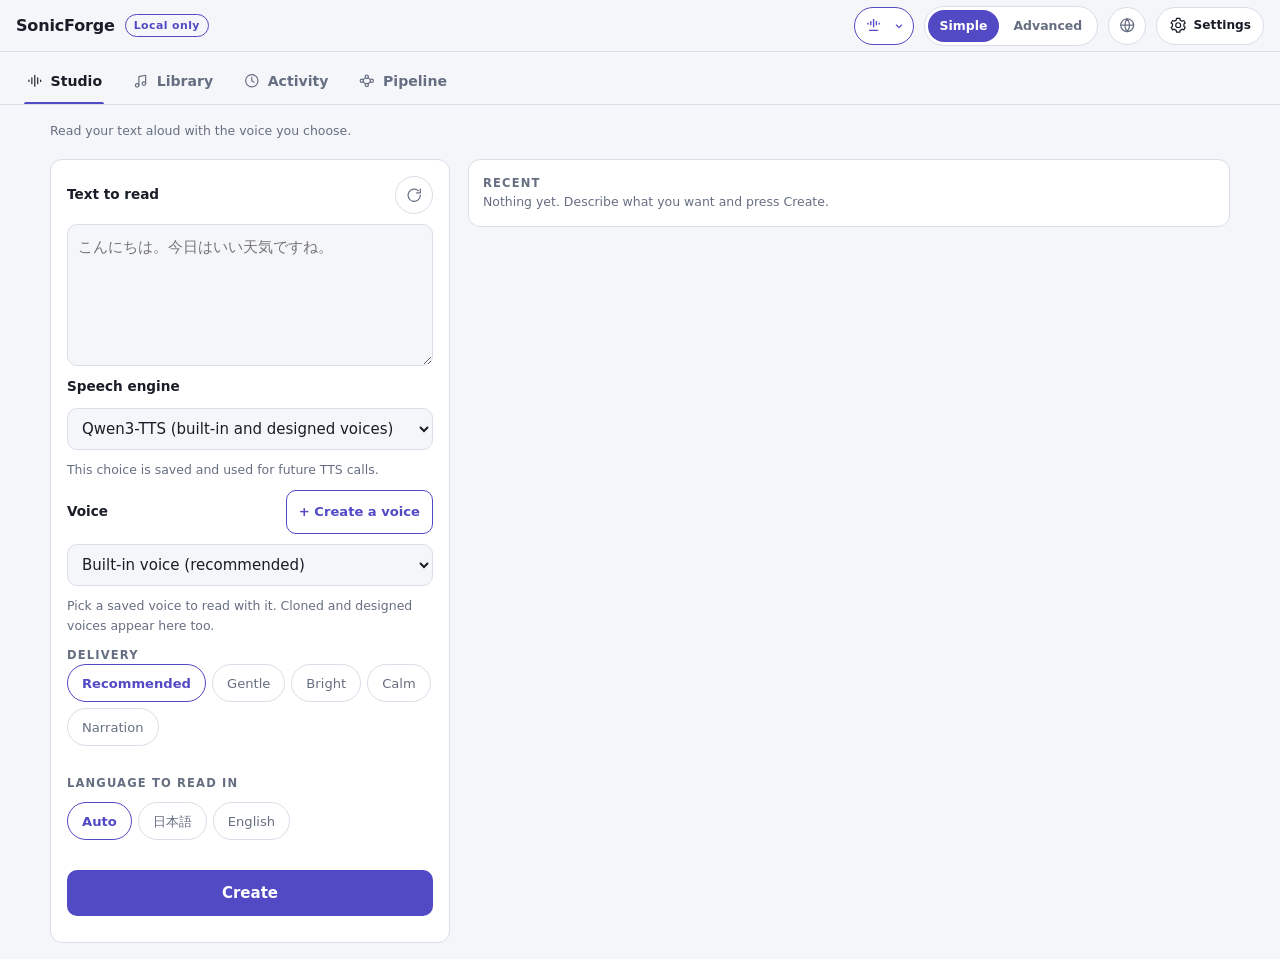
==== frontend/index.html @ 2771c5eb "feat: add persistent GPT sample voices" ====
<!doctype html>
<html lang="ja" data-bridge="waiting">
  <head>
    <meta charset="utf-8">
    <!-- SONIC_FORGE_BASE -->
    <meta name="viewport" content="width=device-width,initial-scale=1,viewport-fit=cover">
    <meta name="color-scheme" content="light dark">
    <title>SonicForge</title>
    <link rel="stylesheet" href="styles.css">
  </head>
  <body>
    <div id="app" data-mode="simple" data-view="studio" data-start-view="studio" data-task="speech" aria-busy="true">

      <div id="skeleton" aria-hidden="true">
        <div class="sk sk-title"></div>
        <div class="sk sk-block"></div>
        <div class="sk sk-block"></div>
      </div>

      <header id="shell-header">
        <h1>SonicForge</h1>
        <span class="pill" id="service-pill" data-i18n-title="localOnlyHint">ローカルのみ</span>
        <span class="grow"></span>
        <!-- 何を作るかの切り替え。段を 1 つ使う帯ではなく、作る対象の数が変わっても
             幅の変わらない 1 つのつまみにして、表示モードの左に置く。 -->
        <label class="function-switch" id="task-switch" data-i18n-label="whatToMake" aria-label="作るもの">
          <select id="task-select"></select>
          <svg class="function-switch-icon" id="task-icon" viewBox="0 0 24 24" aria-hidden="true" focusable="false"></svg>
          <svg class="function-switch-caret" viewBox="0 0 24 24" aria-hidden="true" focusable="false">
            <path d="m8 10.5 4 4 4-4"/>
          </svg>
        </label>
        <div class="modeswitch" role="group" data-i18n-label="displayMode" aria-label="表示モード">
          <button type="button" id="mode-simple" aria-pressed="true" data-i18n="modeSimple">シンプル</button>
          <button type="button" id="mode-advanced" aria-pressed="false" data-i18n="modeAdvanced">詳細</button>
        </div>
        <button type="button" id="locale-toggle" class="icon" aria-label="日本語 / English" title="日本語 / English">
          <svg viewBox="0 0 24 24" aria-hidden="true" focusable="false">
            <circle cx="12" cy="12" r="8.4"/>
            <path d="M3.6 12h16.8M12 3.6a13 13 0 0 1 0 16.8M12 3.6a13 13 0 0 0 0 16.8"/>
          </svg>
        </button>
        <button type="button" id="nav-settings" class="icon settings-entry" data-view="settings"
                data-i18n-label="settingsTitle" aria-label="ランタイムとボイスの設定">
          <svg viewBox="0 0 24 24" aria-hidden="true" focusable="false">
            <circle cx="12" cy="12" r="3.2"/>
            <path d="M19.4 13.5a7.6 7.6 0 0 0 0-3l1.8-1.4-1.9-3.2-2.2.9a7.6 7.6 0 0 0-2.6-1.5L14.2 3H9.8l-.3 2.3a7.6 7.6 0 0 0-2.6 1.5l-2.2-.9L2.8 9.1l1.8 1.4a7.6 7.6 0 0 0 0 3l-1.8 1.4 1.9 3.2 2.2-.9a7.6 7.6 0 0 0 2.6 1.5l.3 2.3h4.4l.3-2.3a7.6 7.6 0 0 0 2.6-1.5l2.2.9 1.9-3.2z"/>
          </svg>
          <span class="settings-label" data-i18n="settings">設定</span>
        </button>
      </header>

      <nav id="shell-nav" aria-label="SonicForge">
        <button type="button" id="nav-studio" data-view="studio" aria-current="page">
          <svg viewBox="0 0 24 24" aria-hidden="true" focusable="false">
            <path d="M4 11v2M8 8v8M12 4.6v14.8M16 8v8M20 11v2"/>
          </svg>
          <span data-i18n="studio">スタジオ</span>
        </button>
        <button type="button" id="nav-library" data-view="library">
          <svg viewBox="0 0 24 24" aria-hidden="true" focusable="false">
            <path d="M9.4 18.2V6.4l9.2-2v11.4"/>
            <circle cx="7" cy="18.2" r="2.4"/>
            <circle cx="16.2" cy="15.8" r="2.4"/>
          </svg>
          <span data-i18n="library">ライブラリ</span>
        </button>
        <button type="button" id="nav-activity" data-view="activity">
          <svg viewBox="0 0 24 24" aria-hidden="true" focusable="false">
            <circle cx="12" cy="12" r="8.4"/>
            <path d="M12 7.2V12l3.1 1.9"/>
          </svg>
          <span data-i18n="activity">状況</span>
          <span class="badge" id="activity-badge" hidden>0</span>
        </button>
        <button type="button" id="nav-pipeline" data-view="pipeline">
          <svg viewBox="0 0 24 24" aria-hidden="true" focusable="false">
            <circle cx="5.2" cy="12" r="2.2"/>
            <circle cx="12" cy="6.4" r="2.2"/>
            <circle cx="12" cy="17.6" r="2.2"/>
            <circle cx="18.8" cy="12" r="2.2"/>
            <path d="M7 10.8 10.2 7.6M7 13.2l3.2 3.2M13.8 7.6 17 10.8M13.8 16.4 17 13.2"/>
          </svg>
          <span data-i18n="pipeline">パイプライン</span>
        </button>
      </nav>

      <main>
        <!-- ── スタジオ ─────────────────────────────────────────── -->
        <section id="view-studio" class="view" data-view="studio">
          <div id="studio-task-picker">
            <p id="task-summary" class="hint"></p>
          </div>

          <!-- 検証は submit 側で行う。ブラウザ既定の吹き出しは文言を持てず、
               モバイルで見落としやすいので novalidate にする。 -->
          <form id="studio-form" class="panel" novalidate>
            <div id="capability-gate" class="gate" hidden>
              <b id="capability-gate-title"></b>
              <p class="hint" id="capability-gate-reason"></p>
              <button type="button" id="capability-gate-action" class="cta-secondary" data-i18n="openSetup">セットアップを開く</button>
            </div>

            <!-- 音声 -->
            <div data-task-fields="speech" class="panel-fields">
              <div class="field-head">
                <label class="field-label" for="speech-text" data-i18n="speechTextLabel">読み上げるテキスト</label>
                <button type="button" id="studio-reset" class="icon" data-i18n-label="resetForm" aria-label="入力と設定を初期に戻す">
                  <svg viewBox="0 0 24 24" aria-hidden="true" focusable="false">
                    <path d="M20 12a8 8 0 1 1-2.6-5.9"/><path d="M20 4.2V9h-4.8"/>
                  </svg>
                </button>
              </div>
              <textarea id="speech-text" maxlength="8000" rows="5" placeholder="こんにちは。今日はいい天気ですね。"></textarea>
              <label class="field-label" for="speech-engine" data-i18n="ttsEngine">音声エンジン</label>
              <select id="speech-engine"></select>
              <p id="speech-engine-note" class="hint"></p>
              <div class="field-head">
                <span id="speech-voice-label" class="field-label" data-i18n="voice">ボイス</span>
                <button type="button" id="speech-voice-add" class="cta-secondary" data-i18n="voiceAdd">＋ ボイスを作る</button>
              </div>
              <select id="speech-voice"></select>
              <p id="speech-voice-note" class="hint"></p>
              <div id="speech-style-fields">
                <p class="section-label" data-i18n="speechStyle">話し方</p>
                <div id="speech-style-chips" class="chips" role="radiogroup" data-i18n-label="speechStyle" aria-label="話し方"></div>
              </div>
              <p class="section-label" data-i18n="speechLanguageLabel">読み上げる言語</p>
              <div id="speech-language-chips" class="chips" role="radiogroup" data-i18n-label="contentLanguage" aria-label="読み上げる言語"></div>
            </div>

            <!-- 文字起こし -->
            <div data-task-fields="transcribe" class="panel-fields" hidden>
              <p class="field-label" data-i18n="audioSource">元の音声</p>
              <div id="transcribe-audio" class="audio-input"></div>
              <p class="section-label" data-i18n="transcribeLanguageLabel">話されている言語</p>
              <div id="transcribe-language-chips" class="chips" role="radiogroup" data-i18n-label="contentLanguage" aria-label="話されている言語"></div>
            </div>

            <!-- 効果音 -->
            <div data-task-fields="sfx" class="panel-fields" hidden>
              <label class="field-label" for="sfx-prompt" data-i18n="sfxPromptLabel">どんな音ですか？</label>
              <textarea id="sfx-prompt" maxlength="2000" rows="4" placeholder="金属の扉が重く閉まり、遠くで反響する"></textarea>
              <p id="sfx-prompt-preview" class="hint" role="status"></p>
              <p class="section-label" data-i18n="sfxKind">音の種類</p>
              <div id="sfx-kind-chips" class="chips" role="radiogroup" data-i18n-label="sfxKind" aria-label="音の種類"></div>
              <p class="section-label" data-i18n="length">長さ</p>
              <div id="sfx-length-chips" class="chips" role="radiogroup" data-i18n-label="length" aria-label="長さ"></div>
            </div>

            <!-- 音楽 -->
            <div data-task-fields="music" class="panel-fields" hidden>
              <label class="field-label" for="music-prompt" data-i18n="musicPromptLabel">どんな曲ですか？</label>
              <textarea id="music-prompt" maxlength="2000" rows="4" placeholder="夜の街を歩くような、落ち着いたシンセのBGM"></textarea>
              <p id="music-prompt-preview" class="hint" role="status"></p>
              <p class="section-label" data-i18n="musicMood">雰囲気</p>
              <div id="music-mood-chips" class="chips" role="radiogroup" data-i18n-label="musicMood" aria-label="雰囲気"></div>
              <p class="section-label" data-i18n="length">長さ</p>
              <div id="music-length-chips" class="chips" role="radiogroup" data-i18n-label="length" aria-label="長さ"></div>
              <label class="check"><input id="music-instrumental" type="checkbox" checked> <span data-i18n="instrumental">歌なし（BGM）</span></label>
            </div>

            <div data-adv-slot="task"></div>
            <div data-adv-slot="common"></div>

            <p id="studio-error" class="error" role="alert" hidden></p>
            <button class="primary" type="submit" id="studio-submit" data-i18n="create">作る</button>
            <p id="studio-status" role="status" class="hint"></p>
          </form>

          <div id="stage">
            <div id="stage-progress" hidden>
              <p class="stage-phase" id="progress-phase"></p>
              <div class="track"><i id="progress-bar"></i></div>
              <p class="hint" id="progress-detail"></p>
              <button type="button" id="progress-cancel" data-i18n="cancel">中止</button>
            </div>

            <div id="stage-result" hidden>
              <div class="player">
                <p class="field-label" id="result-title"></p>
                <audio id="result-audio" controls preload="metadata"></audio>
              </div>
              <pre id="result-text" class="transcript" hidden></pre>
              <p id="result-meta" class="hint"></p>
              <div class="actions">
                <button type="button" id="result-again" data-i18n="makeAnother">もう一度作る</button>
                <button type="button" id="result-export" data-i18n="exportAsset">書き出す</button>
                <button type="button" id="result-detail" data-i18n="details">詳細</button>
              </div>
            </div>

            <div id="stage-recent">
              <p class="section-label" data-i18n="recent">最近作ったもの</p>
              <div id="recent-strip" class="strip"></div>
              <p id="recent-empty" class="hint" data-i18n="recentEmpty">まだ何もありません。</p>
            </div>
          </div>

          <!-- ローカライズ（詳細モードのみ） -->
          <div id="localization-panel" hidden></div>

          <!-- 会議（詳細モードのみ） -->
          <div id="meeting-panel" hidden></div>
          <div id="chat-panel" hidden></div>
        </section>

        <!-- ── ライブラリ ───────────────────────────────────────── -->
        <section id="view-library" class="view" data-view="library" hidden>
          <div class="view-head one-line">
            <div id="library-filter" class="chips" role="radiogroup" data-i18n-label="filter" aria-label="絞り込み"></div>
            <button type="button" data-refresh="library" class="icon" data-i18n-label="refresh" aria-label="一覧を更新">
              <svg viewBox="0 0 24 24" aria-hidden="true" focusable="false">
                <path d="M20 12a8 8 0 1 1-2.6-5.9"/><path d="M20 4.2V9h-4.8"/>
              </svg>
            </button>
          </div>
          <p id="library-count" class="hint" role="status"></p>
          <div id="library-grid" class="grid"></div>
          <p id="library-empty" class="hint" hidden data-i18n="libraryEmpty">まだ音声がありません。</p>
          <p id="library-error" class="error" role="alert" hidden></p>
        </section>

        <!-- ── 状況 ─────────────────────────────────────────────── -->
        <section id="view-activity" class="view" data-view="activity" hidden>
          <div class="view-head one-line">
            <p id="activity-count" class="hint" role="status"></p>
            <button type="button" data-refresh="activity" class="icon" data-i18n-label="refresh" aria-label="一覧を更新">
              <svg viewBox="0 0 24 24" aria-hidden="true" focusable="false">
                <path d="M20 12a8 8 0 1 1-2.6-5.9"/><path d="M20 4.2V9h-4.8"/>
              </svg>
            </button>
          </div>
          <div id="activity-rows" class="rows"></div>
          <p id="activity-empty" class="hint" hidden data-i18n="noJobs">実行中・完了した処理はありません。</p>
        </section>

        <!-- ── パイプライン（詳細モードのみ） ───────────────────── -->
        <section id="view-pipeline" class="view" data-view="pipeline" hidden>
          <div class="panel">
            <p class="field-label" data-i18n="pipelineTitle">音声パイプライン</p>
            <p class="hint" data-i18n="pipelineHint">文字起こし・ControlDeckのAI・読み上げ・効果音・音楽を、順番につないで一度に実行します。</p>

            <p class="section-label" data-i18n="pipelinePreset">よく使う組み合わせ</p>
            <div id="pipeline-presets" class="chips" role="radiogroup" data-i18n-label="pipelinePreset" aria-label="よく使う組み合わせ"></div>

            <p class="section-label" data-i18n="pipelineInput">入力</p>
            <div id="pipeline-input-kinds" class="chips" role="radiogroup" data-i18n-label="pipelineInput" aria-label="入力"></div>
            <div id="pipeline-input-text" class="panel-fields">
              <textarea id="pipeline-text" maxlength="20000" rows="4" placeholder="読み上げたい文章、または各段に渡す文章"></textarea>
            </div>
            <div id="pipeline-input-file" class="audio-input" hidden></div>
            <label id="pipeline-input-asset" hidden data-i18n="fromLibrary">ライブラリから選ぶ
              <select id="pipeline-asset"></select>
            </label>

            <p class="section-label" data-i18n="pipelineStages">処理の並び</p>
            <div id="pipeline-flow" class="stage-flow"></div>
            <div id="pipeline-stages" class="stage-list" data-advanced-only hidden></div>
            <div class="form-row" data-advanced-only hidden>
              <label data-i18n="startAt">開始する段
                <select id="pipeline-start"></select>
              </label>
              <label data-i18n="stopAfter">終了する段
                <select id="pipeline-stop"></select>
              </label>
            </div>

            <p class="section-label" data-i18n="pipelineDelivery" data-advanced-only hidden>受け取り方</p>
            <div class="form-row" data-advanced-only hidden>
              <label data-i18n="deliveryMode">形式
                <select id="pipeline-delivery"></select>
              </label>
              <label data-i18n="filename">ファイル名
                <input id="pipeline-filename" type="text" maxlength="240" placeholder="dialogue.wav">
              </label>
            </div>
            <div id="pipeline-project-row" class="file-row" hidden>
              <button type="button" id="pipeline-project-pick" class="dropzone" data-i18n="chooseProjectOutput">＋ 書き出し先を選ぶ</button>
            </div>

            <p id="pipeline-note" class="hint" role="status"></p>
            <p id="pipeline-error" class="error" role="alert" hidden></p>
            <div class="form-row">
              <button type="button" id="pipeline-validate" data-i18n="validate" data-advanced-only hidden>組み合わせを確認</button>
              <button type="button" id="pipeline-run" class="primary" data-i18n="run">実行</button>
            </div>
          </div>
        </section>

        <!-- ── 設定 ─────────────────────────────────────────────── -->
        <section id="view-settings" class="view" data-view="settings" hidden>
          <div class="view-head">
            <p class="field-label" data-i18n="runtimeTitle">利用できる機能</p>
            <button type="button" data-refresh="settings" class="icon" data-i18n-label="refresh" aria-label="一覧を更新">
              <svg viewBox="0 0 24 24" aria-hidden="true" focusable="false">
                <path d="M20 12a8 8 0 1 1-2.6-5.9"/><path d="M20 4.2V9h-4.8"/>
              </svg>
            </button>
          </div>
          <p class="hint" data-i18n="runtimeHint">必要なものだけを、必要になったときに準備します。音声を使うだけなら「音声基本環境」だけで足ります。</p>

          <div class="settings-section" id="display-language">
            <p class="field-label" data-i18n="displayLanguage">表示言語</p>
            <div id="locale-chips" class="chips" role="radiogroup" data-i18n-label="displayLanguage" aria-label="表示言語"></div>
            <p class="hint" data-i18n="displayLanguageHint">ControlDeckの言語にあわせています。ここで変えるとこの画面だけに効きます。</p>
          </div>
          <div id="setup-rows" class="rows"></div>
          <p id="setup-error" class="error" role="alert" hidden></p>

          <div class="settings-section">
            <div class="view-head">
              <p class="field-label" data-i18n="ttsModelsTitle">GPT-SoVITS モデル</p>
              <label class="cta-secondary">
                <span data-i18n="ttsModelUpload">ZIPを追加</span>
                <input id="tts-model-upload" type="file" accept="application/zip,.zip" hidden>
              </label>
            </div>
            <p class="hint" data-i18n="ttsModelsHint">manifest.json付きのモデルZIPを安全に展開し、切り替えて使えます。</p>
            <details>
              <summary data-i18n="ttsModelFormat">ZIP の manifest.json 形式</summary>
              <pre>{
  "id": "my-voice",
  "name": "My voice",
  "version": "v2ProPlus",
  "license_id": "SPDX-or-license-name",
  "source": "https://source.example/model",
  "rights_confirmed": true,
  "languages": ["ja"],
  "t2s_weights": "weights/model.ckpt",
  "vits_weights": "weights/model.pth",
  "reference_audio": "reference.wav",
  "reference_text": "音声の正確な書き起こし"
}</pre>
            </details>
            <div id="tts-model-rows" class="rows"></div>
            <p id="tts-model-error" class="error" role="alert" hidden></p>
            <label data-i18n="gptSamplePreset">参照サンプル
              <select id="gpt-sample-preset"><option value="">自分の音声</option></select>
            </label>
            <p id="gpt-sample-source-note" class="hint"></p>
            <p class="hint"><a id="gpt-sample-source" target="_blank" rel="noreferrer noopener"></a> <a id="gpt-sample-terms" target="_blank" rel="noreferrer noopener"></a></p>
            <div class="form-row">
              <label data-i18n="gptSampleName">サンプル音声名
                <input id="gpt-sample-name" type="text" maxlength="120">
              </label>
              <label data-i18n="gptSampleLanguage">言語
                <select id="gpt-sample-language"><option value="ja">日本語</option><option value="en">English</option></select>
              </label>
            </div>
            <label data-i18n="gptSampleText">音声の正確な書き起こし
              <textarea id="gpt-sample-text" maxlength="1000" rows="2"></textarea>
            </label>
            <label class="check">
              <input id="gpt-sample-rights" type="checkbox">
              <span id="gpt-sample-rights-label" data-i18n="voiceRights">この音声を利用・複製する権利があることを確認します</span>
            </label>
            <div class="form-row gpt-sample-file-row">
              <input id="gpt-sample-file" type="file" accept="audio/*,.wav,.mp3,.m4a,.flac,.ogg,.webm">
              <button type="button" id="gpt-sample-add" class="cta-secondary" data-i18n="gptSampleAdd">サンプル音声を登録</button>
            </div>
            <p id="gpt-sample-error" class="error" role="alert" hidden></p>
          </div>

          <details id="setup-plan-block" class="settings-section">
            <summary data-i18n="setupPlan">準備の内訳とハードウェア</summary>
            <div class="form-row">
              <label data-i18n="setupProfile">まとめて準備する
                <select id="setup-profile"></select>
              </label>
              <button type="button" id="setup-plan-refresh" data-i18n="recheck">内訳を確認</button>
            </div>
            <dl id="setup-plan-facts" class="facts"></dl>
            <p id="setup-plan-warn" class="notice warn" hidden></p>
            <button type="button" id="setup-plan-apply" class="cta-secondary" data-i18n="setupStart">この内容で準備する</button>
          </details>

          <div class="settings-section">
            <div class="view-head">
              <p class="field-label" data-i18n="voicesTitle">ボイス</p>
              <button type="button" id="voice-add" class="cta-secondary" data-i18n="voiceAdd">＋ ボイスを作る</button>
            </div>
            <p class="hint" data-i18n="voicesHint">同じ話し手を何度も使うために覚えさせておけます。スタジオの「音声」で選べます。</p>
            <div id="voice-rows" class="rows"></div>
            <p id="voice-empty" class="hint" hidden data-i18n="voicesEmpty">まだ登録がありません。組み込みボイスがそのまま使えます。</p>
            <p id="voice-error" class="error" role="alert" hidden></p>
          </div>

          <div class="settings-section" data-advanced-only hidden>
            <p class="field-label" data-i18n="devicesTitle">音声エージェント端末</p>
            <p class="hint" data-i18n="devicesHint">M5などの小型端末をControlDeck経由でペアリングします。端末側のファームウェアはここでは扱いません。</p>
            <div class="form-row">
              <label data-i18n="deviceLabel">端末の名前
                <input id="device-label" type="text" maxlength="80" placeholder="居間のスピーカー">
              </label>
              <label data-i18n="deviceRelay">中継
                <select id="device-relay"><option value="voice">voice</option></select>
              </label>
            </div>
            <button type="button" id="device-pair" data-i18n="devicePair">ペアリングを作る</button>
            <pre id="device-result" hidden></pre>
            <p id="device-error" class="error" role="alert" hidden></p>
          </div>

          <details class="settings-section" data-advanced-only hidden>
            <summary data-i18n="diagnostics">診断情報</summary>
            <dl id="diagnostics-facts" class="facts"></dl>
            <p class="section-label" data-i18n="capabilityDetail">機能ごとの状態</p>
            <div id="capability-rows" class="rows"></div>
          </details>
        </section>
      </main>

      <div id="mini-progress" hidden>
        <span id="mini-phase"></span>
        <span class="track"><i id="mini-bar"></i></span>
        <button type="button" id="mini-cancel" data-i18n-label="cancel" aria-label="中止">✕</button>
      </div>

      <dialog id="export-dialog">
        <h2 data-i18n="exportTitle">音声を書き出す</h2>
        <p id="export-summary" class="hint"></p>
        <label data-i18n="exportProfile">書き出しプロファイル
          <select id="export-profile"></select>
        </label>
        <p id="export-purpose" class="hint"></p>
        <label data-i18n="filename">ファイル名
          <input id="export-filename" type="text" maxlength="240">
        </label>
        <label class="check"><input id="export-to-project" type="checkbox"> <span data-i18n="exportToProject">ControlDeckのプロジェクトへ書き出す</span></label>
        <p id="export-error" class="error" role="alert" hidden></p>
        <div class="dialog-actions">
          <button type="button" id="export-cancel" data-i18n="back">戻る</button>
          <button type="button" id="export-confirm" class="primary" data-i18n="exportAsset">書き出す</button>
        </div>
      </dialog>

      <dialog id="voice-dialog">
        <h2 data-i18n="voiceAdd">＋ ボイスを作る</h2>
        <label data-i18n="name">名前
          <input id="voice-name" type="text" maxlength="120" placeholder="主人公 / ナレーター">
        </label>
        <p class="section-label" data-i18n="voiceKind">作り方</p>
        <div id="voice-kind-chips" class="chips" role="radiogroup" data-i18n-label="voiceKind" aria-label="作り方"></div>
        <p id="voice-kind-hint" class="hint"></p>
        <div id="voice-fields"></div>
        <p class="section-label" data-i18n="voiceLanguages">使う言語</p>
        <div id="voice-language-chips" class="chips" role="group" data-i18n-label="voiceLanguages" aria-label="使う言語"></div>
        <p id="voice-dialog-error" class="error" role="alert" hidden></p>
        <div class="dialog-actions">
          <button type="button" id="voice-cancel" data-i18n="back">戻る</button>
          <button type="button" id="voice-save" class="primary" data-i18n="save">保存</button>
        </div>
      </dialog>

      <dialog id="detail-dialog">
        <h2 data-i18n="details">詳細</h2>
        <dl id="detail-facts" class="facts"></dl>
        <details><summary data-i18n="provenance">生成の記録</summary><pre id="detail-raw"></pre></details>
        <div class="dialog-actions">
          <button type="button" id="detail-close" class="primary" data-i18n="close">閉じる</button>
        </div>
      </dialog>

      <dialog id="confirm-dialog">
        <h2 id="confirm-title"></h2>
        <p id="confirm-body" class="hint"></p>
        <div class="dialog-actions">
          <button type="button" id="confirm-cancel" data-i18n="back">戻る</button>
          <button type="button" id="confirm-ok" class="primary danger-action" data-i18n="delete">削除する</button>
        </div>
      </dialog>
    </div>

    <!-- 詳細モードの断片は hidden にせず DOM から外す。タブ順とスクリーン
         リーダーを汚さず、テストが「存在するか」で検証できるようにするため。 -->
    <template data-adv-template="common">
      <div class="advanced">
        <p class="section-label" data-i18n="advancedCommon">共通の詳細設定</p>
        <label data-i18n="quality">品質
          <select id="advanced-quality"></select>
        </label>
        <div class="form-row">
          <label data-i18n="outputFormat">出力形式
            <select id="advanced-format">
              <option value="wav">WAV（無圧縮・編集向け）</option>
              <option value="flac">FLAC（可逆圧縮）</option>
              <option value="mp3">MP3（配布向け）</option>
              <option value="ogg">OGG（ゲーム向け）</option>
            </select>
          </label>
          <label data-i18n="sampleRate">サンプルレート
            <select id="advanced-sample-rate">
              <option value="" data-i18n="auto">自動</option>
              <option value="48000">48000 Hz（映像・ゲーム）</option>
              <option value="44100">44100 Hz（音楽）</option>
              <option value="24000">24000 Hz（音声）</option>
              <option value="16000">16000 Hz（小型端末）</option>
            </select>
          </label>
        </div>
        <div class="form-row">
          <label data-i18n="channels">チャンネル
            <select id="advanced-channels">
              <option value="" data-i18n="auto">自動</option>
              <option value="1">モノラル</option>
              <option value="2">ステレオ</option>
            </select>
          </label>
          <label data-i18n="profileName">プロファイル名
            <input id="advanced-profile" type="text" maxlength="120" placeholder="default">
          </label>
        </div>

        <p class="section-label" data-i18n="advancedRouting">エンジンの指定</p>
        <p class="hint" data-i18n="advancedRoutingHint">空欄なら、この機材で最も確実な経路を自動で選びます。</p>
        <div class="form-row">
          <label data-i18n="engine">エンジン
            <select id="advanced-engine"></select>
          </label>
          <label data-i18n="model">モデル
            <select id="advanced-model"></select>
          </label>
        </div>
        <p id="advanced-model-note" class="hint"></p>
        <div class="form-row">
          <label data-i18n="device">デバイス
            <select id="advanced-device">
              <option value="auto" data-i18n="auto">自動</option>
              <option value="cpu">CPU</option>
              <option value="cuda">GPU</option>
            </select>
          </label>
          <label data-i18n="seed">シード
            <input id="advanced-seed" type="number" inputmode="numeric" placeholder="指定しない">
          </label>
        </div>

        <p class="section-label" data-i18n="advancedOutputTarget">書き出し先</p>
        <div class="file-row">
          <button type="button" id="advanced-project-pick" class="dropzone" data-i18n="chooseProjectOutput">＋ 書き出し先を選ぶ</button>
          <button type="button" id="advanced-project-clear" hidden data-i18n="clearFile">使わない</button>
        </div>
        <p id="advanced-project-note" class="hint" data-i18n="projectOutputHint">選ぶと、できあがった音声をControlDeckのプロジェクトにも保存します。</p>
      </div>
    </template>

    <template data-adv-template="task-speech">
      <div class="advanced">
        <p class="section-label" data-i18n="advancedSpeech">読み上げの詳細設定</p>
        <label data-i18n="styleInstruction">話し方の指示（自由文）
          <textarea id="advanced-style-instruction" maxlength="600" rows="3" placeholder="落ち着いた低めの声で、ゆっくり丁寧に読む"></textarea>
        </label>
        <p class="hint" data-i18n="styleInstructionHint">上の「話し方」プリセットより優先されます。空欄ならプリセットを使います。</p>
        <label data-i18n="speakerLabel">組み込みの話者
          <select id="advanced-speaker">
            <option value="" data-i18n="speakerAuto">言語にあわせる</option>
            <option value="Ono_Anna">Ono Anna（日本語）</option>
            <option value="Ryan">Ryan（English）</option>
          </select>
        </label>
      </div>
    </template>

    <template data-adv-template="task-transcribe">
      <div class="advanced">
        <p class="section-label" data-i18n="advancedTranscribe">文字起こしの詳細設定</p>
        <p class="hint" data-i18n="advancedTranscribeHint">区切りと時刻は、この機材で採用されている経路が返せる範囲で結果に含まれます。</p>
        <label class="check"><input id="advanced-timestamps" type="checkbox" checked> <span data-i18n="timestamps">区切りごとの時刻を表示する</span></label>
      </div>
    </template>

    <template data-adv-template="task-sfx">
      <div class="advanced">
        <p class="section-label" data-i18n="advancedSfx">効果音の詳細設定</p>
        <label data-i18n="lengthSeconds">長さ（0.1〜120秒）
          <input id="advanced-duration" type="number" min="0.1" max="120" step="0.1" value="3">
        </label>
        <p class="hint" data-i18n="sfxAmbienceHint">「環境音」を選ぶと、単発の効果音ではなく持続する環境音として生成します。</p>
      </div>
    </template>

    <template data-adv-template="task-music">
      <div class="advanced">
        <p class="section-label" data-i18n="advancedMusic">音楽の詳細設定</p>
        <div class="form-row">
          <label data-i18n="lengthSeconds">長さ（10〜600秒）
            <input id="advanced-duration" type="number" min="10" max="600" step="1" value="30">
          </label>
          <label data-i18n="bpm">テンポ（BPM）
            <input id="advanced-bpm" type="number" min="30" max="300" step="1" placeholder="指定しない">
          </label>
        </div>
        <div id="advanced-bpm-chips" class="chips" role="group" data-i18n-label="bpm" aria-label="テンポ"></div>
      </div>
    </template>

    <script src="app.js"></script>
    <script src="localization.js"></script>
  </body>
</html>
---- frontend/styles.css ----
/* SonicForge workspace shell.
   MediaForge と同じ設計言語（トークン名・余白・角丸・段組み・モバイル tabbar）を
   使う。色は ControlDeck の handshake で受け取る theme token を優先し、受け取る
   前でも読める既定値をここに置く（白い FOUC を出さないため）。
   accent だけは音のアプリだと分かるように藍寄りにしている。 */
:root {
  --bg: #f5f6f9;
  --surface: #fff;
  --sunk: #ebeef4;
  --text: #191d28;
  --muted: #666f82;
  --border: #d9dee8;
  --accent: #524ac4;
  --accent-ink: #fff;
  --danger: #a4232a;
  --danger-bg: #fdf0f0;
  --danger-line: #e6b9bb;
  --warn: #8a6508;
  --warn-line: #b8860b;
  --warn-bg: rgba(184, 134, 11, .09);
  --radius: 12px;
  /* ホストが safe_area を送ってくれる前と、ControlDeck の外で直接開いたときの
     ための既定値。handshake が来たら JS がこの変数を上書きする。 */
  --safe-top: env(safe-area-inset-top, 0px);
  --safe-right: env(safe-area-inset-right, 0px);
  --safe-bottom: env(safe-area-inset-bottom, 0px);
  --safe-left: env(safe-area-inset-left, 0px);
  --header: 52px;
  --nav: 46px;
  --tabbar: 60px;
  font-family: Inter, ui-sans-serif, system-ui, sans-serif;
  color-scheme: light dark;
}

@media (prefers-color-scheme: dark) {
  :root {
    --bg: #101320;
    --surface: #191d2c;
    --sunk: #0b0e18;
    --text: #eef0f7;
    --muted: #9aa3ba;
    --border: #333a51;
    --accent: #9d93ff;
    --accent-ink: #10131f;
    --danger: #ffb4b4;
    --danger-bg: #2a1417;
    --danger-line: #7a3038;
    --warn: #e5c15c;
    --warn-line: #7d6222;
    --warn-bg: rgba(229, 193, 92, .1);
  }
}

* { box-sizing: border-box; }

/* クラス側の display 指定が UA の [hidden] に勝ってしまう。詳細モードだけの欄が
   シンプルモードでも見えてしまうので、明示的に上書きする。 */
[hidden] { display: none !important; }

body {
  margin: 0;
  min-height: 100vh;
  background: var(--bg);
  color: var(--text);
  font-size: 15px;
  line-height: 1.6;
}

button, input, select, textarea { font: inherit; color: inherit; }
button { cursor: pointer; }
:focus-visible { outline: 2px solid var(--accent); outline-offset: 2px; border-radius: 6px; }
p, h1, h2, h3 { margin: 0; }

/* ── 接続前の skeleton ───────────────────────────────────────── */
#skeleton {
  display: none;
  padding: calc(20px + var(--safe-top)) 18px;
  gap: 14px;
  flex-direction: column;
}
html[data-bridge="waiting"] #skeleton { display: flex; }
html[data-bridge="waiting"] #shell-header,
html[data-bridge="waiting"] #shell-nav,
html[data-bridge="waiting"] main,
html[data-bridge="waiting"] #mini-progress { visibility: hidden; }

.sk { background: var(--surface); border-radius: var(--radius); }
.sk-title { height: 26px; width: 40%; }
.sk-block { height: 120px; }
@media (prefers-reduced-motion: no-preference) {
  .sk { animation: pulse 1.4s ease-in-out infinite; }
  @keyframes pulse { 0%, 100% { opacity: 1 } 50% { opacity: .55 } }
}

/* ── シェル ─────────────────────────────────────────────────── */
#app {
  min-height: 100vh;
  display: flex;
  flex-direction: column;
  padding: var(--safe-top) var(--safe-right) 0 var(--safe-left);
}

#shell-header {
  display: flex;
  align-items: center;
  gap: 10px;
  min-height: var(--header);
  padding: 0 16px;
  border-bottom: 1px solid var(--border);
}
#shell-header h1 {
  font-size: 1rem;
  font-weight: 700;
  letter-spacing: -.01em;
  min-width: 0;
  overflow: hidden;
  text-overflow: ellipsis;
  white-space: nowrap;
}
/* ControlDeck の中では、上の行が「いまどこか」を出す。同じ題名を 2 つ並べず、
   その幅は作るものの名前に回す。単体で開いたときだけ自分で名乗る。 */
html:not([data-bridge="standalone"]) #shell-header h1 {
  position: absolute;
  width: 1px;
  height: 1px;
  margin: -1px;
  padding: 0;
  overflow: hidden;
  clip-path: inset(50%);
  white-space: nowrap;
}
.grow { flex: 1; }

.pill {
  font-size: .68rem;
  font-weight: 700;
  letter-spacing: .04em;
  border: 1px solid var(--accent);
  color: var(--accent);
  border-radius: 999px;
  padding: 2px 8px;
  white-space: nowrap;
}
.pill.warn { border-color: var(--warn-line); color: var(--warn); }

.modeswitch {
  display: inline-flex;
  gap: 2px;
  padding: 3px;
  border: 1px solid var(--border);
  border-radius: 999px;
  background: var(--surface);
}
.modeswitch { flex: none; }
.modeswitch button {
  border: 0;
  white-space: nowrap;
  background: none;
  color: var(--muted);
  font-size: .78rem;
  font-weight: 600;
  padding: 5px 12px;
  border-radius: 999px;
  min-height: 32px;
}
.modeswitch button[aria-pressed="true"] { background: var(--accent); color: var(--accent-ink); }

button.icon {
  flex: none;
  display: inline-flex;
  align-items: center;
  justify-content: center;
  border: 1px solid var(--border);
  background: var(--surface);
  color: var(--muted);
  border-radius: 999px;
  min-width: 38px;
  min-height: 38px;
  padding: 0;
}
button.icon svg { width: 1.15rem; height: 1.15rem; }
button.icon.settings-entry {
  gap: 6px;
  width: auto;
  padding: 0 12px;
  color: var(--text);
}
.settings-label { font-size: .76rem; font-weight: 700; white-space: nowrap; }
button.icon[aria-current="page"] { color: var(--accent); border-color: var(--accent); }
button.icon[data-attention="true"] { position: relative; border-color: var(--warn-line); }
button.icon[data-attention="true"]::after {
  content: "";
  position: absolute;
  top: 3px;
  inset-inline-end: 3px;
  width: 8px;
  height: 8px;
  border-radius: 50%;
  background: var(--warn-line);
}
@media (hover: hover) {
  button.icon:hover { color: var(--text); }
}
@media (prefers-reduced-motion: no-preference) {
  button.icon { transition: color .15s ease, border-color .15s ease; }
}

/* アイコンは線画の SVG を直接埋め込む。opaque sandbox では外部資産を取りに
   行けないうえ、CSP でも止まる。currentColor で塗るので theme.changed に
   そのまま追随する。 */
svg { width: 1.25em; height: 1.25em; fill: none; stroke: currentColor; stroke-width: 1.6;
      stroke-linecap: round; stroke-linejoin: round; }

#shell-nav {
  display: flex;
  gap: 2px;
  padding: 6px 12px 0;
  border-bottom: 1px solid var(--border);
  min-height: var(--nav);
}
#shell-nav button {
  position: relative;
  display: inline-flex;
  align-items: center;
  gap: 7px;
  border: 0;
  background: none;
  color: var(--muted);
  font-size: .88rem;
  font-weight: 600;
  padding: 0 14px;
  min-height: var(--nav);
  border-radius: 10px 10px 0 0;
}
#shell-nav button svg { width: 1.1rem; height: 1.1rem; }
#shell-nav button::after {
  content: "";
  position: absolute;
  left: 12px;
  right: 12px;
  bottom: 0;
  height: 2px;
  border-radius: 2px 2px 0 0;
  background: transparent;
}
#shell-nav button[aria-current="page"] { color: var(--text); }
#shell-nav button[aria-current="page"]::after { background: var(--accent); }
@media (hover: hover) {
  #shell-nav button:not([aria-current="page"]):hover { color: var(--text); background: var(--sunk); }
}
@media (prefers-reduced-motion: no-preference) {
  #shell-nav button, #shell-nav button::after { transition: color .15s ease, background-color .15s ease; }
}

.badge {
  display: inline-block;
  margin-left: 6px;
  font-size: .68rem;
  font-weight: 700;
  background: var(--accent);
  color: var(--accent-ink);
  border-radius: 999px;
  padding: 0 6px;
}

main { flex: 1; min-height: 0; padding: 16px; }
.view { max-width: 1180px; margin-inline: auto; }
.view[hidden] { display: none; }

/* ── スタジオ ───────────────────────────────────────────────── */
#view-studio { display: grid; grid-template-columns: 400px minmax(0, 1fr); gap: 18px; align-items: start; }
#studio-task-picker { grid-column: 1 / -1; display: grid; gap: 6px; }

/* 作るものの切り替え。作る対象が 4 つでも 6 つでも幅が変わらないよう、帯では
   なく 1 つのつまみにして表示モードの左へ置く。狭い画面でヘッダの他の操作を
   押し出さないことと、携帯で機種標準のピッカーが出ることの両方を取る。 */
.function-switch { position: relative; display: inline-flex; align-items: center; flex: none; }
.function-switch select {
  /* 絵を見せるために、つまみ自体は透明にして上にかぶせる。ネイティブの
     選択画面のまま使えるので、携帯では一覧が指で選びやすい形で出る。 */
  position: absolute;
  inset: 0;
  width: 100%;
  height: 100%;
  margin: 0;
  padding: 0;
  border: 0;
  opacity: 0;
  appearance: none;
  -webkit-appearance: none;
}
.function-switch::before {
  content: "";
  display: block;
  width: 58px;
  height: 36px;
  border: 1px solid var(--accent);
  border-radius: 999px;
  background: var(--surface);
}
.function-switch-icon {
  position: absolute;
  inset-inline-start: 10px;
  width: 1.2rem;
  height: 1.2rem;
  color: var(--accent);
  pointer-events: none;
  fill: none;
  stroke: currentColor;
  stroke-width: 1.7;
  stroke-linecap: round;
  stroke-linejoin: round;
}
.function-switch-caret {
  position: absolute;
  inset-inline-end: 7px;
  width: 1rem;
  height: 1rem;
  color: var(--accent);
  pointer-events: none;
}

.switch-badge {
  margin-left: 6px;
  padding: 1px 6px;
  border: 1px solid currentColor;
  border-radius: 999px;
  font-size: .64rem;
}

/* ローカライズと会議は表と長い一覧が主役なので、2 段組みをやめて幅を全部使う。
   作る系の 4 つと同じ枠に押し込むと、表が枠の外へ出る。 */
#localization-panel, #meeting-panel { grid-column: 1 / -1; display: grid; gap: 14px; }
/* 自分の画面を持つ作るものでは、生成用のフォームと結果欄を出さない。
   会話の最中に「作る」や「最近作ったもの」が並ぶと、何の画面か分からなくなる。 */
#app[data-task="localization"] #studio-form,
#app[data-task="localization"] #stage,
#app[data-task="meeting"] #studio-form,
#app[data-task="meeting"] #stage,
#app[data-task="chat"] #studio-form,
#app[data-task="chat"] #stage { display: none; }

.panel, #stage > div, .row, .info {
  background: var(--surface);
  border: 1px solid var(--border);
  border-radius: var(--radius);
}
.panel { padding: 16px; display: grid; gap: 10px; align-content: start; }
.panel-fields { display: grid; gap: 10px; min-width: 0; }

.field-label { font-size: .85rem; font-weight: 700; }
.section-label { font-size: .72rem; font-weight: 700; letter-spacing: .1em; color: var(--muted); text-transform: uppercase; }
/* 節の見出しが前の塊に貼り付くと、どこで話が変わったのか分からない。 */
.section-label:not(:first-child) { margin-top: 18px; }
.section-label + .hint { margin-top: 2px; }
.hint { font-size: .78rem; color: var(--muted); overflow-wrap: anywhere; }

.settings-section {
  display: grid;
  gap: 8px;
  margin-top: 18px;
  padding-top: 18px;
  border-top: 1px solid var(--border);
}

/* 見出しと、その欄に対する操作を同じ行に置く。 */
.field-head { display: flex; align-items: center; justify-content: space-between; gap: 8px; }
.field-head .field-label { margin: 0; }

textarea, input[type="number"], input[type="text"], input[type="search"], select {
  width: 100%;
  background: var(--bg);
  border: 1px solid var(--border);
  border-radius: 10px;
  padding: 10px;
}
textarea { resize: vertical; min-height: 96px; }
label { display: grid; gap: 5px; font-size: .8rem; font-weight: 600; min-width: 0; }
.form-row { display: grid; grid-template-columns: 1fr 1fr; gap: 10px; }
/* 入力の隣に置いたボタンは、格子の高さいっぱいに伸びて見出しの分だけ背が高く
   なる。入力欄と底を揃える。 */
.form-row > button { align-self: end; }
.form-row.three { grid-template-columns: repeat(3, minmax(0, 1fr)); }
.check { display: flex; align-items: center; gap: 8px; font-size: .84rem; font-weight: 600; }
.check input { width: auto; }
.advanced { display: grid; gap: 10px; border-top: 1px solid var(--border); padding-top: 12px; }

.chips { display: flex; flex-wrap: wrap; gap: 6px; }
.chip {
  border: 1px solid var(--border);
  background: var(--surface);
  color: var(--muted);
  border-radius: 999px;
  padding: 7px 14px;
  min-height: 38px;
  font-size: .82rem;
}
.chip[aria-checked="true"], .chip[aria-pressed="true"] { border-color: var(--accent); color: var(--accent); font-weight: 700; }
.chip:disabled { opacity: .4; cursor: not-allowed; }

.dropzone {
  display: block;
  border: 1px dashed var(--border);
  border-radius: 10px;
  padding: 12px;
  text-align: center;
  font-size: .85rem;
  color: var(--muted);
  cursor: pointer;
  min-width: 0;
  overflow-wrap: anywhere;
}
.dropzone.filled { border-style: solid; color: var(--text); }
.file-row { display: flex; gap: 8px; align-items: center; min-width: 0; }
.file-row .dropzone { flex: 1; }

/* 元の音声の取り込み。録音とファイル選択を同じ重さで並べる。どちらか一方しか
   使えない端末があるので、片方を副次的に見せない。 */
.audio-input { display: grid; gap: 8px; min-width: 0; }
.audio-input-row { display: flex; gap: 8px; align-items: stretch; flex-wrap: wrap; min-width: 0; }
.audio-input-row > * { flex: 1 1 140px; min-width: 0; }
.audio-input-row .dropzone { display: grid; place-items: center; margin: 0; overflow-wrap: anywhere; }
.audio-input-row .recording {
  border-color: var(--danger-line) !important;
  color: var(--danger) !important;
  background: var(--danger-bg) !important;
}
@media (prefers-reduced-motion: no-preference) {
  .audio-input-row .recording { animation: pulse 1.4s ease-in-out infinite; }
}

.primary {
  border: 0;
  border-radius: 10px;
  background: var(--accent);
  color: var(--accent-ink);
  font-weight: 700;
  min-height: 46px;
}
.primary[disabled] { opacity: .6; cursor: progress; }
.primary[data-unavailable="true"] {
  background: var(--sunk);
  color: var(--muted);
  opacity: 1;
  cursor: not-allowed;
}

button:not(.primary):not(.chip):not(.icon):not(.modeswitch button):not(#shell-nav button) {
  border: 1px solid var(--border);
  background: var(--surface);
  border-radius: 10px;
  padding: 8px 12px;
  min-height: 38px;
  font-size: .82rem;
}
.cta-secondary {
  border: 1px solid var(--accent) !important;
  color: var(--accent) !important;
  font-weight: 700;
  min-height: 44px !important;
}
.danger-action { border-color: var(--danger-line) !important; color: var(--danger) !important; background: var(--danger-bg) !important; }

.error {
  font-size: .82rem;
  font-weight: 600;
  color: var(--danger);
  background: var(--danger-bg);
  border: 1px solid var(--danger-line);
  border-radius: 8px;
  padding: 8px 10px;
  overflow-wrap: anywhere;
}
.notice {
  font-size: .8rem;
  line-height: 1.55;
  color: var(--muted);
  background: var(--surface);
  border: 1px solid var(--border);
  border-radius: var(--radius);
  padding: 10px 12px;
}
.notice.warn { border-color: var(--warn-line); background: var(--warn-bg); color: var(--text); }

/* セットアップが要る機能は、無効なボタンの壁ではなく、次の一手を出す。 */
.gate {
  display: grid;
  gap: 8px;
  border: 1px solid var(--warn-line);
  background: var(--warn-bg);
  border-radius: var(--radius);
  padding: 12px;
}
.gate b { font-size: .88rem; }
.gate button { justify-self: start; }

/* ── 進行と結果 ─────────────────────────────────────────────── */
#stage { display: grid; gap: 14px; align-content: start; }
#stage > div { padding: 14px; }
.stage-phase { font-weight: 700; }
.track { height: 6px; border-radius: 999px; background: var(--sunk); overflow: hidden; margin: 8px 0; }
.track i { display: block; height: 100%; width: 0; background: var(--accent); transition: width .3s linear; }
@media (prefers-reduced-motion: reduce) { .track i { transition: none; } }
/* 割合が分からない区間は、嘘の数字を動かさずに動いていることだけを示す。 */
.track > i.indeterminate { width: 40%; animation: indeterminate 1.4s ease-in-out infinite; }
@keyframes indeterminate { 0% { margin-left: -40%; } 100% { margin-left: 100%; } }
@media (prefers-reduced-motion: reduce) {
  .track > i.indeterminate { width: 100%; opacity: .45; animation: none; margin-left: 0; }
}

audio { width: 100%; max-width: 100%; }
.player { display: grid; gap: 8px; }
.player audio { border-radius: 999px; }
.actions { display: flex; flex-wrap: wrap; gap: 6px; margin-top: 10px; }
.transcript {
  margin: 0;
  max-height: 40vh;
  overflow: auto;
  white-space: pre-wrap;
  overflow-wrap: anywhere;
  font-size: .82rem;
  background: var(--sunk);
  border-radius: 10px;
  padding: 10px;
}

.strip { display: grid; gap: 6px; }
.strip-item {
  display: flex;
  align-items: center;
  gap: 8px;
  width: 100%;
  text-align: left;
  min-width: 0;
}
.strip-item .t { flex: 1; min-width: 0; font-size: .8rem; overflow: hidden; text-overflow: ellipsis; white-space: nowrap; }
.strip-item .s { font-size: .72rem; color: var(--muted); white-space: nowrap; }

/* ── 一覧（ライブラリ・状況・設定） ─────────────────────────── */
.view-head { display: flex; flex-wrap: wrap; gap: 10px; align-items: center; justify-content: space-between; margin-bottom: 12px; }
.view-head.one-line { flex-wrap: nowrap; gap: 8px; }
.view-head.one-line > :first-child { flex: 1 1 auto; min-width: 0; }
.view-head.one-line > button { flex: 0 0 auto; }
.view-head.one-line .chips {
  flex: 1 1 auto;
  min-width: 0;
  flex-wrap: nowrap;
  overflow-x: auto;
  scrollbar-width: none;
  padding-bottom: 2px;
  mask-image: linear-gradient(to right, #000 calc(100% - 28px), transparent);
  -webkit-mask-image: linear-gradient(to right, #000 calc(100% - 28px), transparent);
}
.view-head.one-line .chips::-webkit-scrollbar { display: none; }
.view-head.one-line .chips > * { flex: 0 0 auto; }

.grid { display: grid; grid-template-columns: repeat(auto-fill, minmax(280px, 1fr)); gap: 12px; }
.card {
  border: 1px solid var(--border);
  background: var(--surface);
  border-radius: var(--radius);
  padding: 12px;
  display: grid;
  gap: 8px;
  text-align: left;
  min-width: 0;
}
.card h3 { font-size: .92rem; overflow-wrap: anywhere; }
.card .meta { display: flex; flex-wrap: wrap; justify-content: space-between; gap: 6px; font-size: .72rem; color: var(--muted); }
.card .sum { font-size: .8rem; overflow-wrap: anywhere; }
.tags { display: flex; flex-wrap: wrap; gap: 5px; }
.tags span {
  padding: 3px 7px;
  border-radius: 999px;
  background: var(--sunk);
  color: var(--muted);
  font-size: .7rem;
}

.rows { display: grid; gap: 8px; }
.row { padding: 12px; display: grid; grid-template-columns: 1fr auto; gap: 8px; align-items: center; }
.row > div:first-child { min-width: 0; }
.row .t { font-size: .88rem; font-weight: 600; overflow-wrap: anywhere; }
.row .t + .s { margin-top: 3px; }
.row .s { font-size: .76rem; line-height: 1.5; color: var(--muted); overflow-wrap: anywhere; }
.row details { margin-top: 6px; min-width: 0; max-width: 100%; }
.row details summary { cursor: pointer; color: var(--muted); font-size: .76rem; overflow-wrap: anywhere; }
.row-side { display: flex; align-items: center; gap: 8px; flex-wrap: wrap; justify-content: flex-end; }
.row-wide { grid-template-columns: 1fr; }
.state { font-size: .74rem; font-weight: 700; color: var(--accent); white-space: nowrap; }
.state[data-tone="warn"] { color: var(--warn); }
.state[data-tone="bad"] { color: var(--danger); }
.state[data-tone="muted"] { color: var(--muted); }

.facts { margin: 0; display: grid; gap: 0; }
.facts div { display: grid; grid-template-columns: minmax(140px, 1fr) 2fr; gap: 10px; padding: 10px 0; border-bottom: 1px solid var(--border); }
.facts div:last-child { border-bottom: 0; }
.facts dt { font-size: .82rem; font-weight: 600; }
.facts dd { margin: 0; font-size: .82rem; color: var(--muted); text-align: right; }
.facts dt, .facts dd { min-width: 0; overflow-wrap: anywhere; }
@media (max-width: 560px) {
  .facts div { grid-template-columns: 1fr; gap: 4px; }
  .facts dd { text-align: left; }
}

pre { white-space: pre-wrap; overflow-wrap: anywhere; font-size: .74rem; background: var(--sunk); border-radius: 10px; padding: 10px; }

/* ── ローカライズの表 ───────────────────────────────────────── */
.table-wrap { overflow-x: auto; border: 1px solid var(--border); border-radius: var(--radius); }
table.lines { width: 100%; border-collapse: collapse; font-size: .82rem; }
table.lines th, table.lines td {
  padding: 8px 10px;
  text-align: left;
  border-bottom: 1px solid var(--border);
  vertical-align: top;
}
table.lines th {
  position: sticky;
  top: 0;
  background: var(--surface);
  font-size: .72rem;
  font-weight: 700;
  letter-spacing: .06em;
  color: var(--muted);
  text-transform: uppercase;
  white-space: nowrap;
}
table.lines tr:last-child td { border-bottom: 0; }
table.lines td.name { font-weight: 700; white-space: nowrap; }
table.lines td .locale-cell { display: grid; gap: 5px; min-width: 12rem; }
table.lines audio { height: 34px; }
@media (hover: hover) { table.lines tbody tr:hover { background: var(--sunk); } }

/* ── パイプライン ───────────────────────────────────────────── */
.stage-list { display: grid; gap: 8px; }
.stage-card {
  border: 1px solid var(--border);
  border-radius: var(--radius);
  background: var(--surface);
  padding: 12px;
  display: grid;
  gap: 8px;
}
.stage-card[data-active="false"] { opacity: .5; }
.stage-head { display: flex; align-items: center; gap: 8px; justify-content: space-between; }
.stage-index {
  display: inline-grid;
  place-items: center;
  width: 24px;
  height: 24px;
  border-radius: 999px;
  background: var(--accent);
  color: var(--accent-ink);
  font-size: .72rem;
  font-weight: 700;
  flex: none;
}
.stage-flow { display: flex; align-items: center; flex-wrap: wrap; gap: 6px; font-size: .74rem; color: var(--muted); }
.stage-flow .step { border: 1px solid var(--border); border-radius: 999px; padding: 2px 9px; }
.stage-flow .step[data-active="true"] { border-color: var(--accent); color: var(--accent); font-weight: 700; }

/* ── 会議 ───────────────────────────────────────────────────── */
.meter { height: 6px; border-radius: 999px; background: var(--sunk); overflow: hidden; }
.meter i { display: block; height: 100%; width: 0; background: var(--accent); }
.live-head { display: flex; align-items: center; gap: 10px; flex-wrap: wrap; }
.dot-live {
  width: 9px;
  height: 9px;
  border-radius: 50%;
  background: var(--danger);
  flex: none;
}
@media (prefers-reduced-motion: no-preference) {
  .dot-live { animation: pulse 1.4s ease-in-out infinite; }
}
/* 会議の書き起こしは、KasaneCore の Echo と同じ「1 発言 1 枚のカード」に
   する。誰の・いつの・何を言ったかが 1 目盛りで読め、訳が下に付く。 */
.segments {
  display: grid;
  gap: 8px;
  max-height: 46vh;
  overflow: auto;
  overscroll-behavior: contain;
  scroll-behavior: smooth;
}
.segment {
  display: grid;
  gap: 4px;
  padding: 9px 12px;
  border: 1px solid var(--border);
  border-radius: 10px;
  background: var(--bg);
}
.segment .meta {
  display: flex;
  align-items: center;
  gap: 8px;
  font-size: .66rem;
  color: var(--muted);
}
.segment .flag { font-size: .85rem; line-height: 1; }
.segment .time { font-variant-numeric: tabular-nums; }
.segment .state { margin-inline-start: auto; }
.segment .src { font-size: .88rem; line-height: 1.55; white-space: pre-wrap; overflow-wrap: anywhere; }
.segment .dst {
  font-size: .82rem;
  line-height: 1.45;
  color: var(--accent);
  font-style: italic;
  white-space: pre-wrap;
  overflow-wrap: anywhere;
}
/* まだ文字が来ていない枠は、空で潰れず「これから入る」ことを示す。 */
.segment .waiting { opacity: .5; font-style: italic; }
.segment[data-state="queued"], .segment[data-state="progress"] { border-style: dashed; }
.segment[data-state="failed"] { border-color: var(--danger-line); }
.segment[data-state="failed"] .src { color: var(--danger); }

/* ── ダイアログ ─────────────────────────────────────────────── */
dialog {
  width: min(720px, calc(100% - 24px));
  max-height: 82vh;
  overflow-y: auto;
  overscroll-behavior: contain;
  border: 1px solid var(--border);
  border-radius: var(--radius);
  background: var(--surface);
  color: var(--text);
  padding: 16px;
}
dialog h2 { font-size: 1rem; }
dialog > form, dialog > div { display: grid; gap: 10px; }
dialog::backdrop { background: rgba(10, 13, 24, .68); }
.dialog-actions { display: flex; justify-content: flex-end; gap: 8px; margin-top: 18px; }

/* ── 実行中のミニバー ───────────────────────────────────────── */
#mini-progress {
  position: sticky;
  bottom: 0;
  display: flex;
  align-items: center;
  gap: 10px;
  padding: 8px 16px calc(8px + var(--safe-bottom));
  background: var(--surface);
  border-top: 1px solid var(--border);
  font-size: .78rem;
}
#mini-progress[hidden] { display: none; }
#mini-progress .track { flex: 1; margin: 0; }
#mini-phase { min-width: 0; overflow: hidden; text-overflow: ellipsis; white-space: nowrap; }
#mini-cancel { min-width: 38px; }

/* ── モバイル ───────────────────────────────────────────────── */
@media (max-width: 767px) {
  #view-studio { grid-template-columns: minmax(0, 1fr); }
  main { padding: 12px 12px calc(var(--tabbar) + var(--safe-bottom) + 12px); }
  .grid { grid-template-columns: minmax(0, 1fr); }
  .row { grid-template-columns: minmax(0, 1fr); }
  .row-side { justify-content: flex-start; }
  .row-side > button { flex: 1 1 auto; }

  /* 作るものの切り替えがヘッダに入った。スクロールで流れると行き先を
     見失うので、携帯では上に貼り付ける。 */
  #shell-header {
    position: sticky;
    top: 0;
    z-index: 4;
    background: var(--bg);
    gap: 8px;
    padding: 0 12px;
  }
  #shell-header .pill { display: none; }
  /* 題名・作るもの・表示モード・アイコンを 1 行に収める。狭くなったときに
     削られるのは題名だけで、操作は最後まで押せる大きさを保つ。 */
  /* 削るのは作るものの名前だけにする。題名と操作は最後まで削らない。 */
  #shell-header { gap: 7px; }
  #shell-header h1 { font-size: .9rem; flex: none; }
  /* 余白の取り合いをやめる。空いた分は作るものの名前に回す。 */
  #shell-header .grow { display: none; }
  /* 地球のアイコンは設定の「表示言語」に移した。ここでは幅を作るものに譲る。 */
  #locale-toggle { display: none; }
  /* 作るものと表示モードは左に固めて押しやすくし、設定だけを右端へ逃がす。
     いつも同じ隅にあるほうが、探さずに指が届く。 */
  #nav-settings { margin-inline-start: auto; }
  .function-switch::before { width: 54px; height: 34px; }
  .function-switch-icon { inset-inline-start: 9px; width: 1.1rem; height: 1.1rem; }
  .function-switch-caret { inset-inline-end: 6px; }
  .modeswitch button { padding: 5px 8px; font-size: .74rem; }
  button.icon { min-width: 34px; min-height: 34px; }
  button.icon svg { width: 1.05rem; height: 1.05rem; }
  .settings-label { display: none; }
  button.icon.settings-entry { width: 34px; padding: 0; }


  #shell-nav {
    position: fixed;
    left: 0;
    right: 0;
    bottom: 0;
    z-index: 3;
    display: grid;
    grid-auto-flow: column;
    grid-auto-columns: 1fr;
    gap: 0;
    padding: 0 0 var(--safe-bottom);
    border-top: 1px solid var(--border);
    border-bottom: 0;
    background: var(--surface);
  }
  #shell-nav button {
    flex-direction: column;
    justify-content: center;
    gap: 3px;
    min-height: var(--tabbar);
    padding: 0;
    border-radius: 0;
    font-size: .7rem;
    font-weight: 600;
  }
  #shell-nav button svg { width: 1.32rem; height: 1.32rem; }
  /* 下線はホストのタブバーと重なって読みにくい。上側の細い印にする。 */
  #shell-nav button::after { left: 22%; right: 22%; top: 0; bottom: auto; border-radius: 0 0 2px 2px; }
  #shell-nav button[aria-current="page"] { color: var(--accent); }
  #shell-nav button[aria-current="page"] svg { stroke-width: 1.9; }
  #shell-nav .badge { position: absolute; top: 7px; left: 50%; margin-left: 4px; }

  #mini-progress {
    position: fixed;
    left: 0;
    right: 0;
    bottom: calc(var(--tabbar) + var(--safe-bottom));
    z-index: 3;
    padding: 8px 12px;
  }

  /* 中央寄せの小窓はソフトキーボードが出ると入力欄ごと隠れる。下からのシートにする。 */
  dialog {
    width: 100%;
    max-width: 100%;
    max-height: 88vh;
    margin: auto 0 0;
    border-radius: 16px 16px 0 0;
    border-bottom: 0;
    padding: 14px 14px calc(14px + var(--safe-bottom));
  }
  .dialog-actions {
    position: sticky;
    bottom: calc(-1 * var(--safe-bottom));
    background: var(--surface);
    padding: 10px 0 0;
    margin-top: 14px;
  }

  /* iOS は 16px 未満の入力欄で勝手に拡大する。 */
  textarea, input, select { font-size: 16px; }
  .gpt-sample-file-row { grid-template-columns: minmax(0, 1fr); }

  /* 横に伸ばすと、肝心の音声と状態が画面の外へ出る。1 行をカードに積み替える。 */
  .table-wrap { overflow-x: visible; border: 0; }
  table.lines, table.lines td { display: block; width: 100%; max-width: 100%; }
  table.lines thead { display: none; }
  table.lines tbody { display: grid; gap: 8px; }
  table.lines tr {
    display: block;
    border: 1px solid var(--border);
    border-radius: var(--radius);
    background: var(--surface);
    padding: 12px;
  }
  table.lines td { padding: 5px 0; border-bottom: 0; }
  table.lines td::before {
    content: attr(data-label);
    display: block;
    font-size: .68rem;
    font-weight: 700;
    letter-spacing: .04em;
    color: var(--muted);
  }
  table.lines td.name::before { content: none; }
  table.lines td .locale-cell { min-width: 0; }
}

@media (max-width: 359px) {
  #shell-header { gap: 6px; padding: 0 10px; }
  .modeswitch button { padding: 5px 8px; }
  .form-row, .form-row.three { grid-template-columns: 1fr; }
}

@media (min-width: 768px) and (max-width: 1099px) {
  #view-studio { grid-template-columns: 340px minmax(0, 1fr); }
}

@media (prefers-reduced-motion: reduce) {
  * { scroll-behavior: auto !important; transition: none !important; animation: none !important; }
}
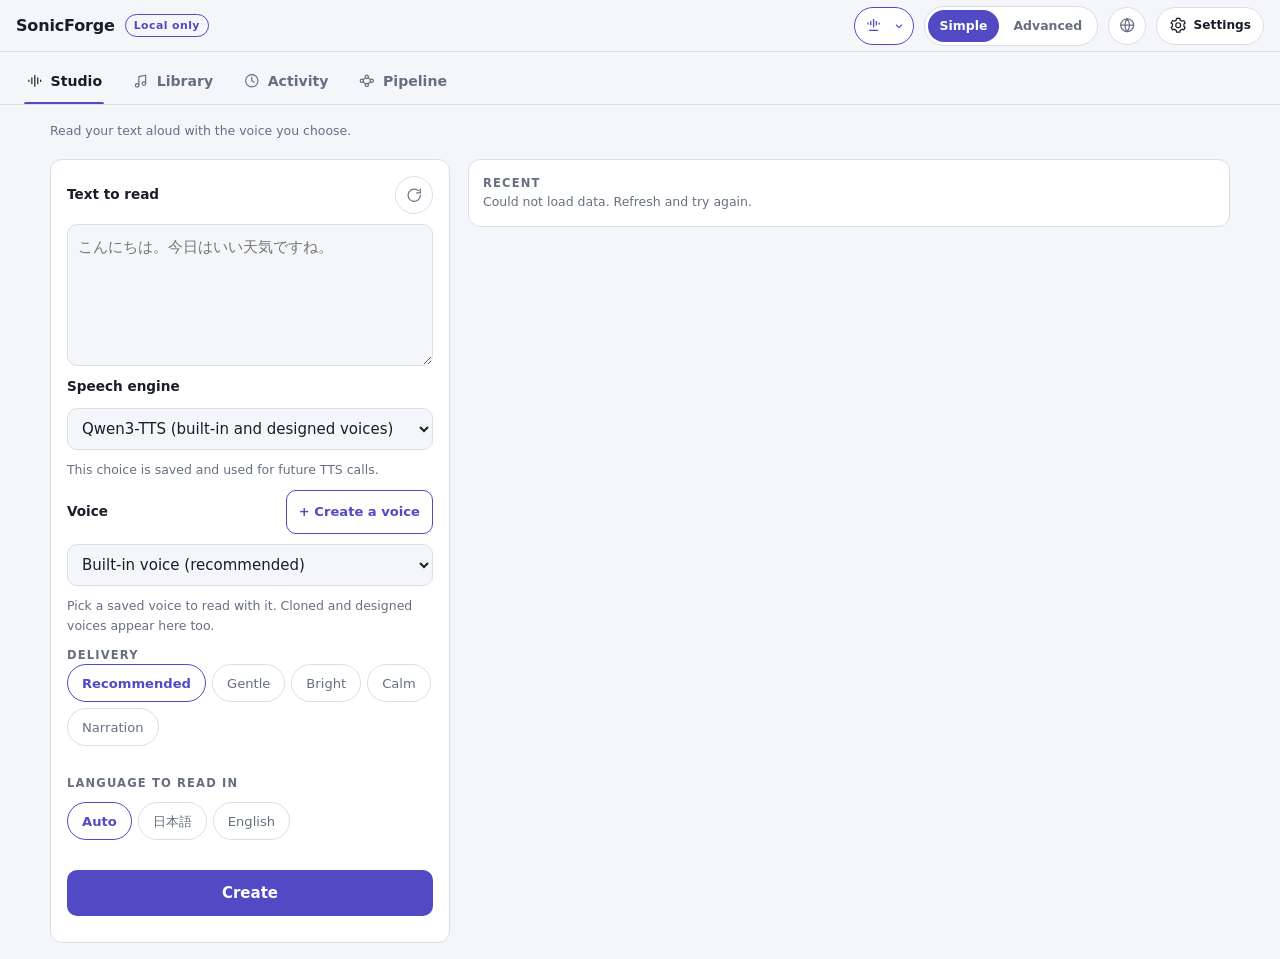
==== commit 4b6d1f16: "fix: preserve managed state across transient reloads" ====
--- a/frontend/index.html
+++ b/frontend/index.html
@@ -233,6 +233,7 @@
           </div>
           <div id="activity-rows" class="rows"></div>
           <p id="activity-empty" class="hint" hidden data-i18n="noJobs">実行中・完了した処理はありません。</p>
+          <p id="activity-error" class="error" role="alert" hidden></p>
         </section>
 
         <!-- ── パイプライン（詳細モードのみ） ───────────────────── -->
